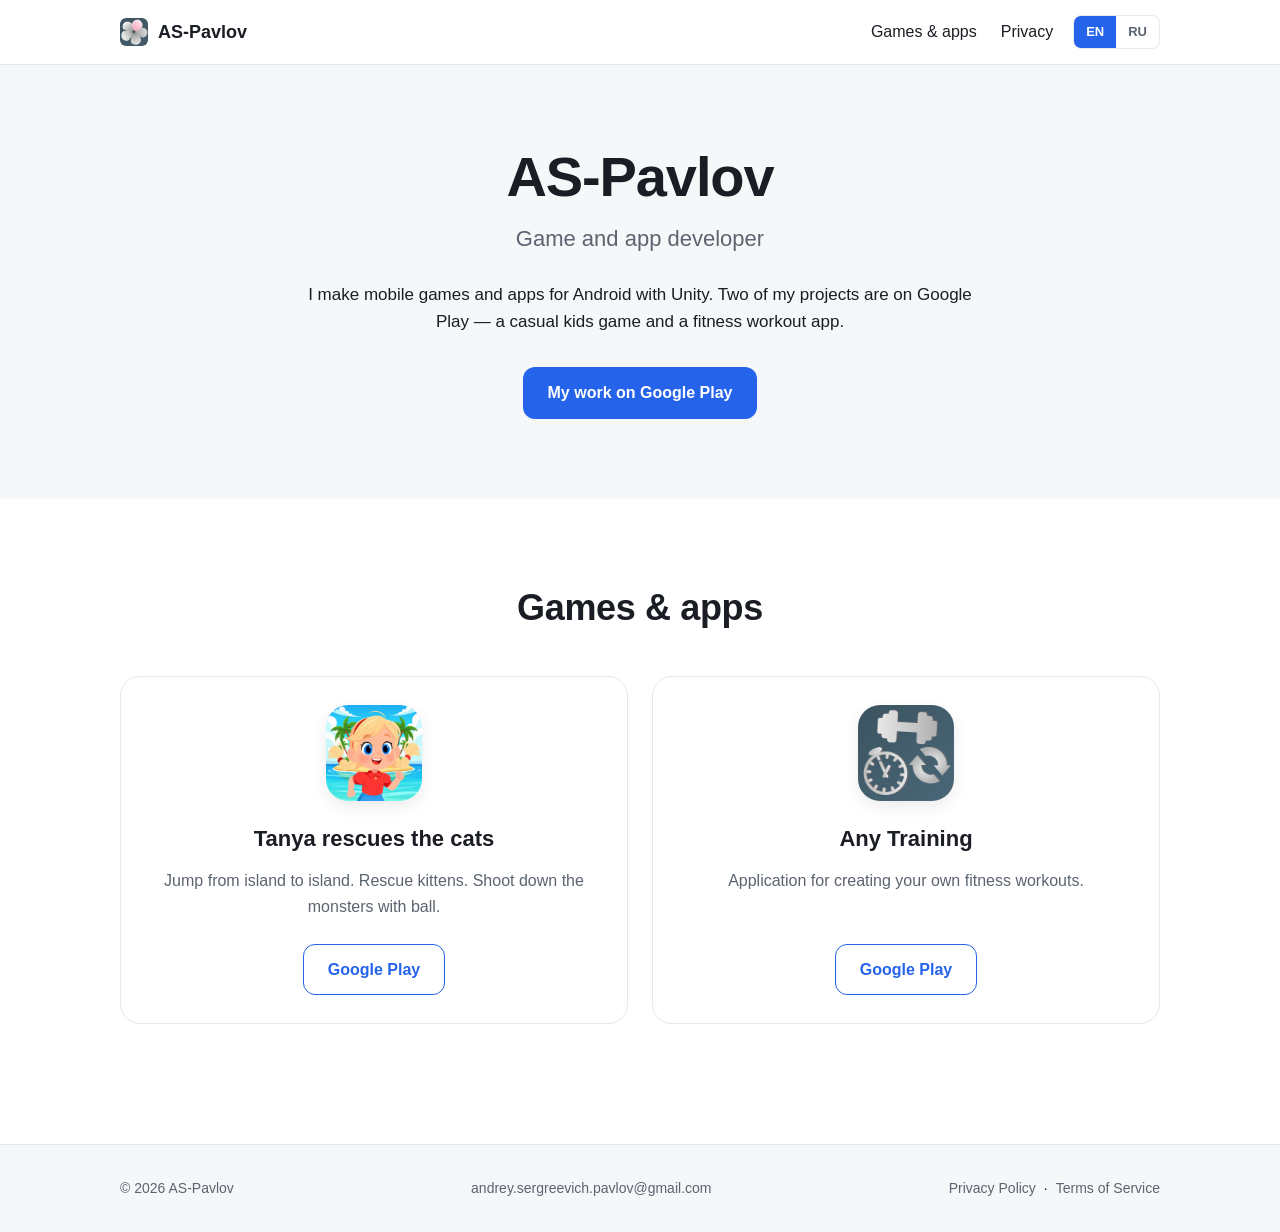
==== index.html @ a6b2ffd0 "Initial commit: AS-Pavlov landing site" ====
<!doctype html>
<html lang="en">
<head>
    <!-- Базовая мета-разметка документа -->
    <meta charset="utf-8">
    <meta name="viewport" content="width=device-width, initial-scale=1">

    <!-- SEO: заголовок и описание (по умолчанию EN, JS подменяет при переключении языка) -->
    <title>AS-Pavlov — Game and app developer</title>
    <meta name="description" content="AS-Pavlov — mobile game and app developer for Android. Tanya rescues the cats, Any Training.">

    <!-- Open Graph: превью при шеринге ссылки -->
    <meta property="og:type" content="website">
    <meta property="og:title" content="AS-Pavlov — Game and app developer">
    <meta property="og:description" content="Mobile games and apps for Android.">
    <meta property="og:url" content="https://as-pavlov.com/">
    <meta property="og:image" content="https://as-pavlov.com/assets/TRCPict.png">

    <!-- Иконка вкладки браузера -->
    <link rel="icon" href="assets/flower.png" type="image/png" sizes="any">

    <!-- Подключение единого файла стилей -->
    <link rel="stylesheet" href="styles.css">
</head>

<body>
    <!-- ========================================================= -->
    <!-- Шапка сайта: лого + навигация + переключатель языка        -->
    <!-- ========================================================= -->
    <header class="site-header">
        <div class="container header-inner">
            <!-- Логотип-ссылка возвращает на верх страницы -->
            <a class="logo" href="#top" aria-label="AS-Pavlov">
                <img class="logo-icon" src="assets/flower.png" alt="" width="28" height="28">
                <span>AS-Pavlov</span>
            </a>

            <!-- Правая часть шапки: навигация + переключатель языков -->
            <div class="header-right">
                <!-- Основная навигация по якорям и страницам -->
                <nav class="nav" aria-label="Main navigation">
                    <a href="#works" data-i18n="nav.works">Games &amp; apps</a>
                    <a href="privacy.html" data-i18n="nav.privacy">Privacy</a>
                </nav>

                <!-- Переключатель языков EN / RU -->
                <div class="lang-switch" role="group" aria-label="Language switcher">
                    <button type="button" class="lang-btn" data-lang="en">EN</button>
                    <button type="button" class="lang-btn" data-lang="ru">RU</button>
                </div>
            </div>
        </div>
    </header>

    <!-- ========================================================= -->
    <!-- Главное содержимое страницы                                -->
    <!-- ========================================================= -->
    <main id="top">

        <!-- Hero: первый экран, представление разработчика -->
        <section class="hero">
            <div class="container hero-inner">
                <!-- Главное имя/бренд (одинаково в обоих языках) -->
                <h1 class="hero-title">AS-Pavlov</h1>

                <!-- Профессия одной строкой -->
                <p class="hero-subtitle" data-i18n="hero.subtitle">Game and app developer</p>

                <!-- Короткое представление -->
                <p class="hero-text" data-i18n="hero.text">
                    I make mobile games and apps for Android with Unity.
                    Two of my projects are on Google Play — a casual kids game and a fitness workout app.
                </p>

                <!-- Главное действие: страница разработчика в Google Play -->
                <a class="btn btn-primary"
                   href="https://play.google.com/store/apps/developer?id=AS-Pavlov"
                   target="_blank"
                   rel="noopener noreferrer"
                   data-i18n="hero.cta">
                    My work on Google Play
                </a>
            </div>
        </section>

        <!-- Раздел с двумя карточками: игра и приложение -->
        <section class="works" id="works">
            <div class="container">
                <h2 class="section-title" data-i18n="works.title">Games &amp; apps</h2>

                <!-- Сетка карточек, адаптивная: 2 колонки на десктопе, 1 на мобильном -->
                <div class="cards">

                    <!-- Карточка 1: Tanya rescues the cats -->
                    <article class="card">
                        <!-- Иконка игры из Google Play Console -->
                        <img class="card-icon"
                             src="assets/TRCIcon.png"
                             alt="Tanya rescues the cats"
                             width="96" height="96"
                             loading="lazy">

                        <h3 class="card-title">Tanya rescues the cats</h3>

                        <!-- Описание из Google Play (переводимое) -->
                        <p class="card-desc" data-i18n="card1.desc">
                            Jump from island to island. Rescue kittens. Shoot down the monsters with ball.
                        </p>

                        <!-- Ссылка на страницу игры в Google Play -->
                        <a class="btn btn-secondary"
                           href="https://play.google.com/store/apps/details?id=com.ASPavlov.TRC.google"
                           target="_blank"
                           rel="noopener noreferrer">
                            Google Play
                        </a>
                    </article>

                    <!-- Карточка 2: Any Training -->
                    <article class="card">
                        <!-- Иконка приложения из Google Play Console -->
                        <img class="card-icon"
                             src="assets/ATIcon.png"
                             alt="Any Training"
                             width="96" height="96"
                             loading="lazy">

                        <h3 class="card-title">Any Training</h3>

                        <!-- Описание из Google Play (переводимое) -->
                        <p class="card-desc" data-i18n="card2.desc">
                            Application for creating your own fitness workouts.
                        </p>

                        <!-- Ссылка на страницу приложения в Google Play -->
                        <a class="btn btn-secondary"
                           href="https://play.google.com/store/apps/details?id=com.ASPavlov.AnyTrainingApp.google"
                           target="_blank"
                           rel="noopener noreferrer">
                            Google Play
                        </a>
                    </article>

                </div>
            </div>
        </section>

    </main>

    <!-- ========================================================= -->
    <!-- Подвал: копирайт, контактный email, ссылки на Privacy/Terms -->
    <!-- ========================================================= -->
    <footer class="site-footer">
        <div class="container footer-inner">
            <p class="copy">© 2026 AS-Pavlov</p>

            <!-- Контактный email требуется COPPA/Google Play для связи по приватности -->
            <p class="contact">
                <a href="mailto:andrey.sergreevich.pavlov@gmail.com">andrey.sergreevich.pavlov@gmail.com</a>
            </p>

            <!-- Юридические страницы -->
            <nav class="footer-nav" aria-label="Legal">
                <a href="privacy.html" data-i18n="footer.privacy">Privacy Policy</a>
                <span aria-hidden="true">·</span>
                <a href="terms.html" data-i18n="footer.terms">Terms of Service</a>
            </nav>
        </div>
    </footer>

    <!-- Скрипт переключения языка (defer, чтобы не блокировать отрисовку) -->
    <script src="script.js" defer></script>
</body>
</html>
---- styles.css ----
/* =============================================================
   AS-Pavlov landing — общие стили
   Светлая тема, mobile-first, без зависимостей.
   ============================================================= */

/* ---------- CSS-переменные: палитра и размеры ---------- */
:root {
    /* Базовые цвета светлой темы */
    --bg: #ffffff;
    --bg-soft: #f6f7f9;
    --text: #1a1d23;
    --text-muted: #5b6470;
    --border: #e5e7eb;

    /* Акцентный цвет — спокойный синий */
    --accent: #2563eb;
    --accent-hover: #1d4ed8;

    /* Типографика и сетка */
    --max-width: 1080px;
    --radius: 12px;
    --radius-lg: 20px;
    --gap: 24px;
}

/* ---------- Сброс и базовые правила ---------- */
*,
*::before,
*::after {
    /* Единая модель размеров на всём документе */
    box-sizing: border-box;
}

html {
    /* Плавный скролл при переходе по якорям */
    scroll-behavior: smooth;
}

body {
    margin: 0;
    background: var(--bg);
    color: var(--text);

    /* Системный шрифтовой стек: грузится мгновенно, выглядит нативно */
    font-family: -apple-system, BlinkMacSystemFont, "Segoe UI", Roboto,
        "Helvetica Neue", Arial, "Noto Sans", sans-serif;
    font-size: 16px;
    line-height: 1.6;

    /* Сглаживание шрифтов на macOS/iOS */
    -webkit-font-smoothing: antialiased;
}

/* Изображения по умолчанию адаптивные */
img {
    max-width: 100%;
    display: block;
}

/* Базовый стиль ссылок */
a {
    color: var(--accent);
    text-decoration: none;
}

a:hover {
    text-decoration: underline;
}

/* ---------- Утилитарный контейнер с центровкой ---------- */
.container {
    /* Центрируем по горизонтали и ограничиваем максимум */
    width: 100%;
    max-width: var(--max-width);
    margin: 0 auto;
    padding: 0 20px;
}

/* =============================================================
   Шапка сайта
   ============================================================= */
.site-header {
    /* Лёгкая граница снизу отделяет шапку от контента */
    border-bottom: 1px solid var(--border);
    background: var(--bg);

    /* Прилипает к верху при прокрутке */
    position: sticky;
    top: 0;
    z-index: 100;
}

.header-inner {
    /* Лого слева, навигация справа */
    display: flex;
    align-items: center;
    justify-content: space-between;
    height: 64px;
}

.logo {
    /* Логотип = иконка-цветок + текст в одну строку */
    display: inline-flex;
    align-items: center;
    gap: 10px;
    font-weight: 700;
    font-size: 18px;
    color: var(--text);
}

.logo:hover {
    text-decoration: none;
    color: var(--accent);
}

/* Иконка-цветок слева от названия */
.logo-icon {
    width: 28px;
    height: 28px;
    border-radius: 6px;
    display: block;
}

.nav {
    /* Горизонтальное меню с расстоянием между пунктами */
    display: flex;
    gap: 24px;
}

.nav a {
    color: var(--text);
    font-weight: 500;
}

.nav a:hover {
    color: var(--accent);
    text-decoration: none;
}

/* Правая часть шапки: навигация + переключатель языка в одной строке */
.header-right {
    display: flex;
    align-items: center;
    gap: 20px;
}

/* ---------- Переключатель языка EN / RU ---------- */
.lang-switch {
    /* Группа из двух кнопок в общей рамке */
    display: inline-flex;
    border: 1px solid var(--border);
    border-radius: 8px;
    overflow: hidden;
}

.lang-btn {
    /* Сбрасываем дефолтный стиль кнопки */
    background: transparent;
    border: 0;
    padding: 6px 12px;
    font: inherit;
    font-weight: 600;
    font-size: 13px;
    color: var(--text-muted);
    cursor: pointer;
    transition: background-color 0.15s ease, color 0.15s ease;
}

.lang-btn:hover {
    /* Лёгкая подсветка при наведении */
    color: var(--text);
    background: var(--bg-soft);
}

.lang-btn.active {
    /* Активный язык подсвечен акцентом */
    background: var(--accent);
    color: #ffffff;
}

/* На узких экранах прячем основную навигацию, оставляем только переключатель */
@media (max-width: 540px) {
    .nav {
        display: none;
    }
}

/* =============================================================
   Hero — первый экран
   ============================================================= */
.hero {
    /* Большие отступы сверху/снизу, мягкий фон */
    background: var(--bg-soft);
    padding: 80px 0;
    text-align: center;
}

.hero-inner {
    /* Ограничиваем ширину текстового блока для удобочитаемости */
    max-width: 720px;
}

.hero-title {
    /* Главный H1 — крупно и без лишних отступов */
    font-size: clamp(36px, 6vw, 56px);
    line-height: 1.15;
    margin: 0 0 12px;
    letter-spacing: -0.02em;
}

.hero-subtitle {
    /* Подзаголовок под H1, чуть приглушённый */
    font-size: clamp(18px, 2.5vw, 22px);
    color: var(--text-muted);
    margin: 0 0 24px;
    font-weight: 500;
}

.hero-text {
    /* Параграф с описанием */
    font-size: 17px;
    color: var(--text);
    margin: 0 0 32px;
}

/* =============================================================
   Кнопки
   ============================================================= */
.btn {
    /* Базовый стиль для всех кнопок-ссылок */
    display: inline-block;
    padding: 12px 24px;
    border-radius: var(--radius);
    font-weight: 600;
    font-size: 16px;
    transition: background-color 0.15s ease, color 0.15s ease,
        border-color 0.15s ease;
    border: 1px solid transparent;
}

.btn:hover {
    text-decoration: none;
}

/* Основная кнопка: акцентный фон, белый текст */
.btn-primary {
    background: var(--accent);
    color: #ffffff;
}

.btn-primary:hover {
    background: var(--accent-hover);
}

/* Вторичная кнопка: контурная, для карточек */
.btn-secondary {
    background: transparent;
    color: var(--accent);
    border-color: var(--accent);
}

.btn-secondary:hover {
    background: var(--accent);
    color: #ffffff;
}

/* =============================================================
   Раздел "Игры и приложения"
   ============================================================= */
.works {
    /* Большой вертикальный отступ от соседних блоков */
    padding: 80px 0;
}

.section-title {
    /* Заголовок секции по центру */
    font-size: clamp(28px, 4vw, 36px);
    margin: 0 0 40px;
    text-align: center;
    letter-spacing: -0.01em;
}

.cards {
    /* Адаптивная сетка карточек: 1 колонка на узких, 2 на широких */
    display: grid;
    grid-template-columns: 1fr;
    gap: var(--gap);
}

/* На экранах от 720px — две колонки */
@media (min-width: 720px) {
    .cards {
        grid-template-columns: repeat(2, 1fr);
    }
}

.card {
    /* Карточка: фон, скругление, граница, паддинг */
    background: var(--bg);
    border: 1px solid var(--border);
    border-radius: var(--radius-lg);
    padding: 28px;

    /* Содержимое центрировано вертикально и по центру по горизонтали */
    display: flex;
    flex-direction: column;
    align-items: center;
    text-align: center;

    /* Плавный hover-эффект */
    transition: transform 0.15s ease, box-shadow 0.15s ease;
}

.card:hover {
    /* Лёгкий подъём карточки при наведении */
    transform: translateY(-2px);
    box-shadow: 0 8px 24px rgba(0, 0, 0, 0.06);
}

/* ---------- Иконка карточки ---------- */
/* Реальная PNG-иконка из Google Play Console */
.card-icon {
    /* Квадрат фиксированного размера со скруглением, как у app-icon на Android */
    width: 96px;
    height: 96px;
    border-radius: 22px;

    /* Чтобы PNG любого соотношения корректно вписался в квадрат */
    object-fit: cover;

    /* Отступ под заголовком */
    margin-bottom: 20px;

    /* Тень для объёма */
    box-shadow: 0 6px 16px rgba(0, 0, 0, 0.08);
}

.card-title {
    /* Название карточки */
    font-size: 22px;
    margin: 0 0 12px;
}

.card-desc {
    /* Описание под названием */
    color: var(--text-muted);
    margin: 0 0 24px;
    flex-grow: 1; /* Растягивается, чтобы кнопка прижалась к низу */
}

/* =============================================================
   Подвал
   ============================================================= */
.site-footer {
    /* Граница сверху и мягкий фон */
    border-top: 1px solid var(--border);
    background: var(--bg-soft);
    padding: 32px 0;
    margin-top: 40px;
}

.footer-inner {
    /* Колонки в подвале: на мобилке — стопкой, на десктопе — в ряд */
    display: flex;
    flex-direction: column;
    align-items: center;
    gap: 8px;
    text-align: center;
}

/* На широких экранах подвал становится одной строкой */
@media (min-width: 720px) {
    .footer-inner {
        flex-direction: row;
        justify-content: space-between;
        text-align: left;
    }
}

.copy,
.contact {
    /* Сбрасываем стандартные отступы у параграфов в подвале */
    margin: 0;
    color: var(--text-muted);
    font-size: 14px;
}

.contact a {
    color: var(--text-muted);
}

.contact a:hover {
    color: var(--accent);
}

.footer-nav {
    /* Юридические ссылки в подвале */
    display: flex;
    gap: 8px;
    align-items: center;
    font-size: 14px;
}

.footer-nav a {
    color: var(--text-muted);
}

.footer-nav a:hover {
    color: var(--accent);
}
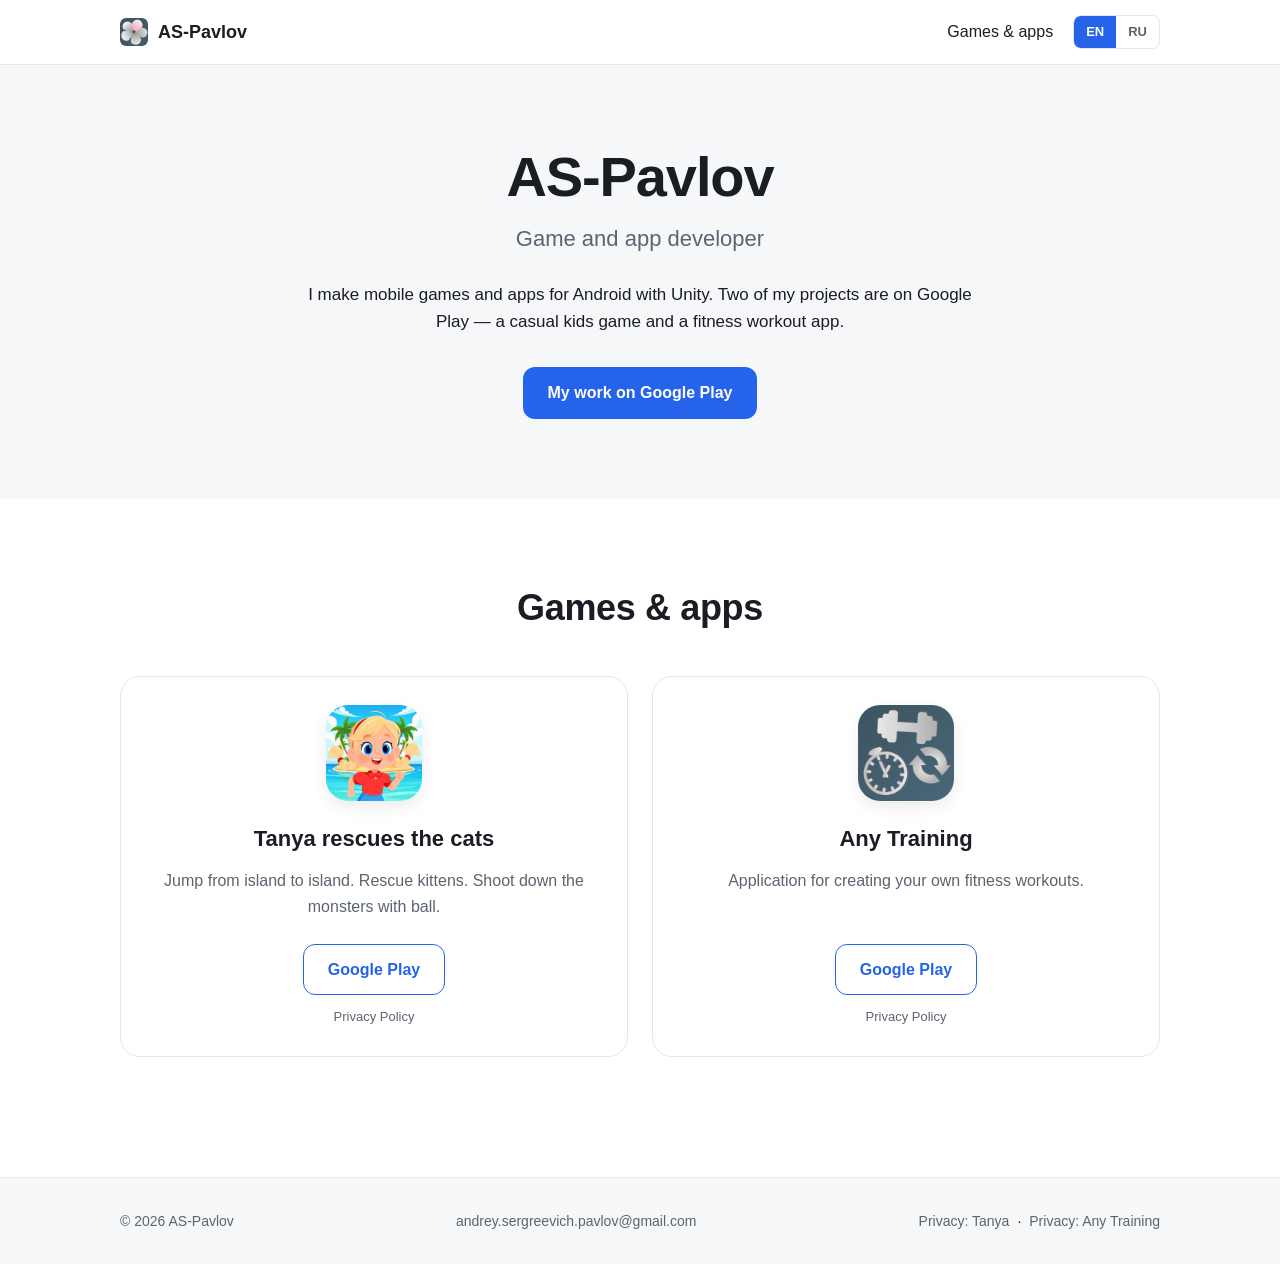
==== commit ad883c2e: "Add TopOn entries to app-ads.txt; sort and dedupe" ====
--- a/index.html
+++ b/index.html
@@ -1,5 +1,6 @@
 <!doctype html>
-<html lang="en">
+<!-- data-page="home" используется JS (script.js) для выбора per-page <title> и <meta description> -->
+<html lang="en" data-page="home">
 <head>
     <!-- Базовая мета-разметка документа -->
     <meta charset="utf-8">
@@ -13,8 +14,8 @@
     <meta property="og:type" content="website">
     <meta property="og:title" content="AS-Pavlov — Game and app developer">
     <meta property="og:description" content="Mobile games and apps for Android.">
-    <meta property="og:url" content="https://as-pavlov.com/">
-    <meta property="og:image" content="https://as-pavlov.com/assets/TRCPict.png">
+    <meta property="og:url" content="https://www.as-pavlov.com/">
+    <meta property="og:image" content="https://www.as-pavlov.com/assets/TRCPict.png">
 
     <!-- Иконка вкладки браузера -->
     <link rel="icon" href="assets/flower.png" type="image/png" sizes="any">
@@ -37,10 +38,11 @@
 
             <!-- Правая часть шапки: навигация + переключатель языков -->
             <div class="header-right">
-                <!-- Основная навигация по якорям и страницам -->
+                <!-- Основная навигация по якорям. -->
+                <!-- Privacy-ссылки убраны из шапки: они индивидуальны для каждого приложения, -->
+                <!-- поэтому теперь живут в карточках и в подвале. -->
                 <nav class="nav" aria-label="Main navigation">
                     <a href="#works" data-i18n="nav.works">Games &amp; apps</a>
-                    <a href="privacy.html" data-i18n="nav.privacy">Privacy</a>
                 </nav>
 
                 <!-- Переключатель языков EN / RU -->
@@ -114,6 +116,13 @@
                            rel="noopener noreferrer">
                             Google Play
                         </a>
+
+                        <!-- Своя Privacy Policy для Tanya — ссылка на отдельную страницу -->
+                        <a class="card-privacy"
+                           href="privacy-tanya.html"
+                           data-i18n="card.privacy">
+                            Privacy Policy
+                        </a>
                     </article>
 
                     <!-- Карточка 2: Any Training -->
@@ -139,6 +148,13 @@
                            rel="noopener noreferrer">
                             Google Play
                         </a>
+
+                        <!-- Своя Privacy Policy для Any Training — ссылка на отдельную страницу -->
+                        <a class="card-privacy"
+                           href="privacy-any-training.html"
+                           data-i18n="card.privacy">
+                            Privacy Policy
+                        </a>
                     </article>
 
                 </div>
@@ -159,11 +175,11 @@
                 <a href="mailto:andrey.sergreevich.pavlov@gmail.com">andrey.sergreevich.pavlov@gmail.com</a>
             </p>
 
-            <!-- Юридические страницы -->
+            <!-- Юридические страницы: по одной Privacy Policy на каждое приложение -->
             <nav class="footer-nav" aria-label="Legal">
-                <a href="privacy.html" data-i18n="footer.privacy">Privacy Policy</a>
+                <a href="privacy-tanya.html" data-i18n="footer.privacy.tanya">Privacy: Tanya</a>
                 <span aria-hidden="true">·</span>
-                <a href="terms.html" data-i18n="footer.terms">Terms of Service</a>
+                <a href="privacy-any-training.html" data-i18n="footer.privacy.at">Privacy: Any Training</a>
             </nav>
         </div>
     </footer>
--- a/styles.css
+++ b/styles.css
@@ -408,3 +408,79 @@
 .footer-nav a:hover {
     color: var(--accent);
 }
+
+/* =============================================================
+   Privacy / Terms — оформление длинных юридических страниц
+   ============================================================= */
+.legal {
+    /* Большие отступы сверху/снизу для воздуха вокруг текста */
+    padding: 60px 0 40px;
+}
+
+.legal-inner {
+    /* Узкая колонка для удобочитаемости длинного текста */
+    max-width: 760px;
+    margin: 0 auto;
+    padding: 0 20px;
+}
+
+.legal h1 {
+    /* Главный заголовок страницы политики */
+    font-size: clamp(28px, 4vw, 38px);
+    margin: 0 0 8px;
+    letter-spacing: -0.01em;
+}
+
+/* Дата вступления в силу — приглушённая строка под H1 */
+.legal-meta {
+    color: var(--text-muted);
+    font-size: 14px;
+    margin: 0 0 32px;
+}
+
+.legal h2 {
+    /* Подзаголовки секций политики */
+    font-size: 22px;
+    margin: 32px 0 12px;
+    letter-spacing: -0.005em;
+}
+
+.legal p {
+    /* Параграфы политики: комфортный line-height для длинного чтения */
+    margin: 0 0 16px;
+    font-size: 16px;
+    line-height: 1.7;
+    color: var(--text);
+}
+
+.legal ul {
+    /* Списки SDK и пр. */
+    margin: 0 0 16px;
+    padding-left: 22px;
+    line-height: 1.7;
+}
+
+.legal li {
+    /* Каждый пункт списка с небольшим отступом снизу */
+    margin-bottom: 10px;
+}
+
+.legal a {
+    /* Ссылки внутри политики — обычным акцентным цветом, перенос длинных URL */
+    color: var(--accent);
+    word-break: break-word;
+}
+
+/* =============================================================
+   Карточки: ссылка "Privacy" под кнопкой Google Play
+   ============================================================= */
+.card-privacy {
+    /* Маленькая, приглушённая ссылка на политику конфиденциальности приложения */
+    margin-top: 12px;
+    color: var(--text-muted);
+    font-size: 13px;
+}
+
+.card-privacy:hover {
+    color: var(--accent);
+}
